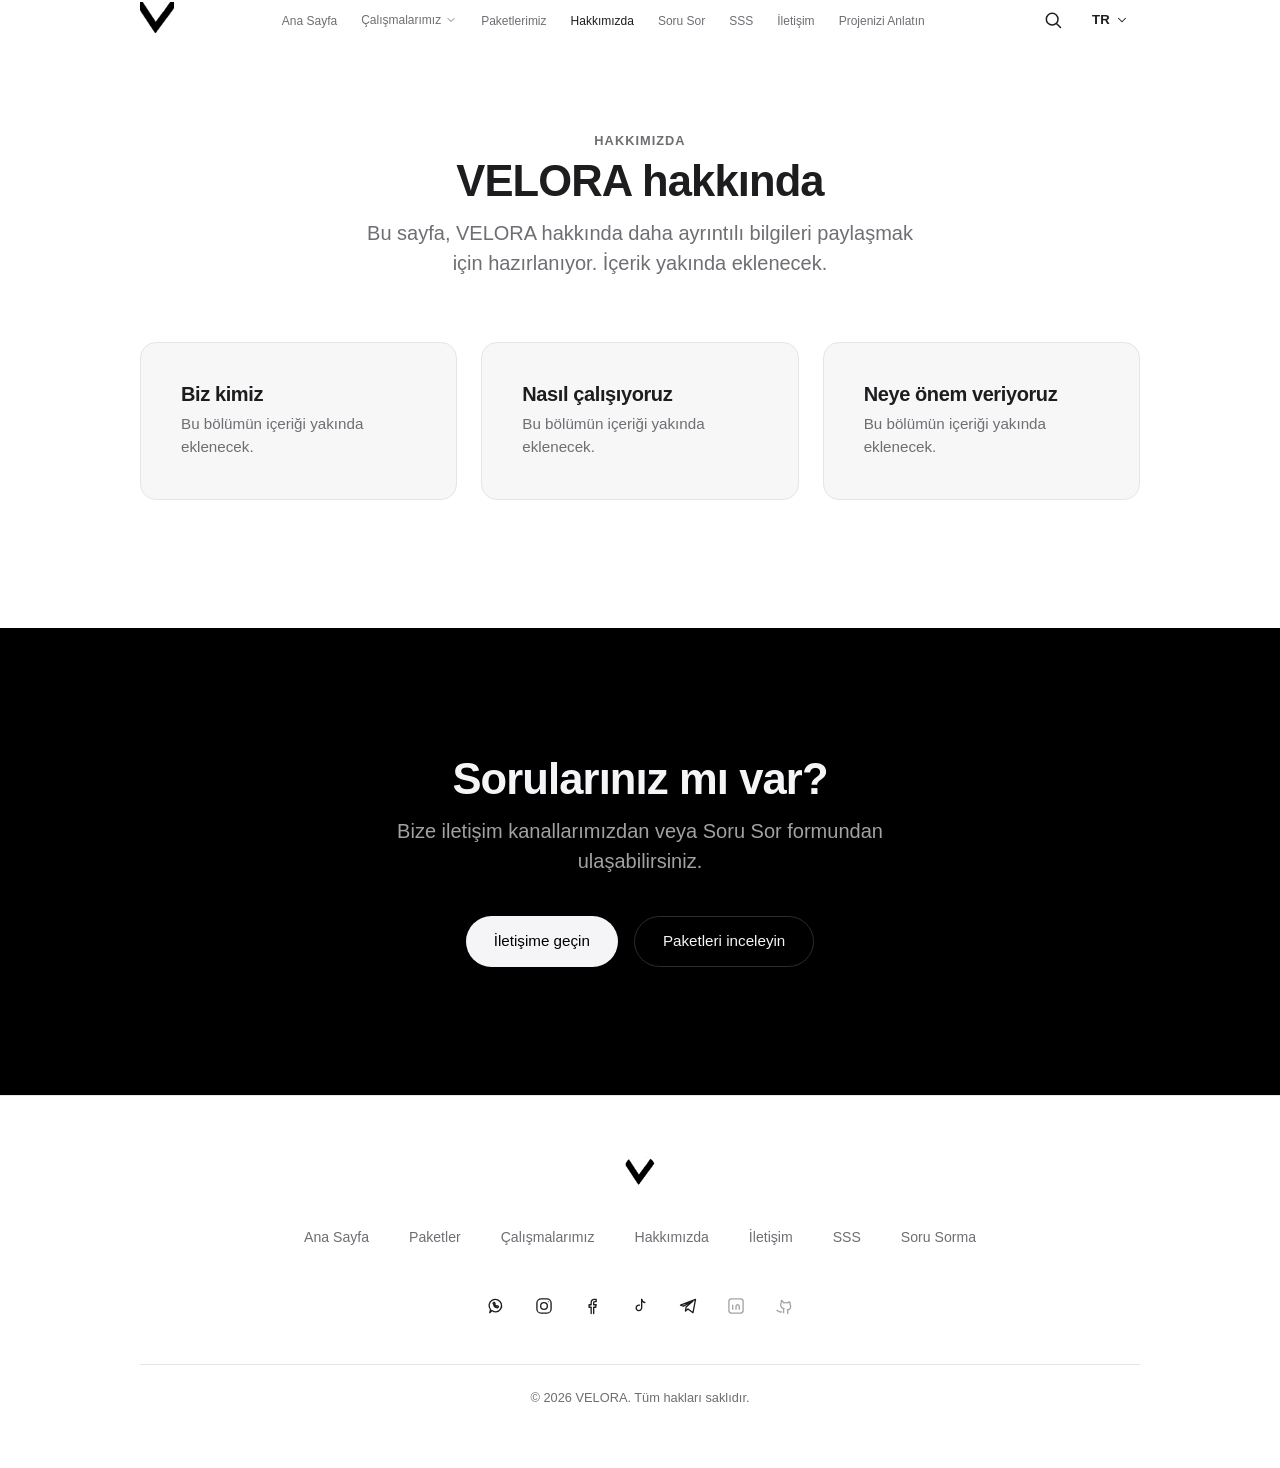
==== hakkimizda.html @ df631499 "VELORA Web and Digital Solutions v3.4" ====
<!DOCTYPE html>
<html lang="tr" data-i18n-meta-title="pages.about.metaTitle" data-i18n-meta-description="pages.about.metaDescription">
<head>
  <meta charset="UTF-8" />
  <meta name="viewport" content="width=device-width, initial-scale=1.0" />
  <title>VELORA — Hakkımızda</title>
  <meta name="description" content="VELORA hakkında daha fazla bilgi edinin." />
  <meta name="theme-color" content="#ffffff" />

  <link rel="icon" type="image/png" href="assets/Velora First logo.png" />

  <link rel="stylesheet" href="css/reset.css" />
  <link rel="stylesheet" href="css/variables.css" />
  <link rel="stylesheet" href="css/main.css" />
  <link rel="stylesheet" href="css/responsive.css" />
</head>
<body>

  <a class="visually-hidden" href="#main-content" data-i18n="skipLink">İçeriğe geç</a>

  <!-- Ortak header: index.html / calismalarimiz.html ile birebir aynı
       görünüm ve davranış (components/header.js). Ana sayfadaki bölümlere
       giden bağlantılar "index.html#..." ile öneklenmiştir; bulunulan
       sayfanın nav bağlantısı otomatik olarak aktif görünür. -->
  <header class="site-header">
    <div class="header-inner">
      <a class="brand" href="index.html#anasayfa" data-i18n-aria-label="header.brandAriaLabel" aria-label="VELORA ana sayfa">
        <img class="brand-logo" data-logo-img data-i18n-alt="misc.logoAlt" src="assets/Velora Second logo.png" alt="VELORA logosu" width="34" height="36" />
      </a>

      <nav class="main-nav" data-i18n-aria-label="header.mainNavAriaLabel" aria-label="Ana menü">
        <ul class="nav-links" id="nav-links">
          <li><a href="index.html#anasayfa" data-i18n="header.nav.home">Ana Sayfa</a></li>
          <!-- index.html ile birebir aynı dropdown yapısı; ilk seçenek ana
               sayfaya gidip ilgili bölüme iner, ikinci seçenek
               calismalarimiz.html'e bağlanır. -->
          <li class="nav-dropdown">
            <button type="button" class="nav-dropdown-trigger" aria-haspopup="true" aria-expanded="false" aria-controls="works-dropdown-menu"><span data-i18n="header.nav.works">Çalışmalarımız</span>
              <svg class="nav-dropdown-chevron" viewBox="0 0 24 24" fill="none" stroke="currentColor" stroke-width="1.8" stroke-linecap="round" stroke-linejoin="round"><path d="m6 9 6 6 6-6"/></svg>
            </button>
            <ul class="nav-dropdown-menu" id="works-dropdown-menu">
              <li><a href="index.html#calismalarimiz" data-i18n="header.worksDropdown.viewHomeSection">Çalışmalarımızı görün</a></li>
              <li><a href="calismalarimiz.html" data-i18n="header.worksDropdown.viewAll">Tüm çalışmalarımızı inceleyin</a></li>
            </ul>
          </li>
          <li><a href="index.html#paketler" data-i18n="header.nav.packages">Paketlerimiz</a></li>
          <li><a href="hakkimizda.html" data-i18n="header.nav.about">Hakkımızda</a></li>
          <li><a href="index.html#soru-sor" data-i18n="header.nav.ask">Soru Sor</a></li>
          <li><a href="index.html#sss" data-i18n="header.nav.faq">SSS</a></li>
          <li><a href="index.html#iletisim" data-i18n="header.nav.contact">İletişim</a></li>
          <li><a href="projenizi-anlatin.html" data-i18n="header.nav.projectBrief">Projenizi Anlatın</a></li>
        </ul>
      </nav>

      <div class="header-actions">
        <button class="icon-btn" id="search-trigger" type="button" data-i18n-aria-label="header.searchAriaLabel" aria-label="Sitede ara">
          <svg viewBox="0 0 24 24" fill="none" stroke="currentColor" stroke-width="1.8" stroke-linecap="round" stroke-linejoin="round"><circle cx="11" cy="11" r="7"/><path d="m21 21-4.3-4.3"/></svg>
        </button>
        <div class="lang-switch">
          <button class="lang-switch-trigger" type="button" aria-haspopup="listbox" aria-expanded="false" aria-label="Dil seçimi: Türkçe">
            <span class="lang-switch-code">TR</span>
            <svg class="lang-switch-chevron" viewBox="0 0 24 24" fill="none" stroke="currentColor" stroke-width="1.8" stroke-linecap="round" stroke-linejoin="round"><path d="m6 9 6 6 6-6"/></svg>
          </button>
          <ul class="lang-switch-menu" role="listbox">
            <li class="lang-switch-option is-selected" role="option" aria-selected="true" tabindex="0" data-lang="tr">Türkçe — TR</li>
            <li class="lang-switch-option" role="option" aria-selected="false" tabindex="0" data-lang="en">English — EN</li>
            <li class="lang-switch-option" role="option" aria-selected="false" tabindex="0" data-lang="de">Deutsch — DE</li>
            <li class="lang-switch-option" role="option" aria-selected="false" tabindex="0" data-lang="fr">Français — FR</li>
            <li class="lang-switch-option" role="option" aria-selected="false" tabindex="0" data-lang="it">Italiano — IT</li>
          </ul>
        </div>
        <button class="icon-btn menu-toggle" type="button" data-i18n-aria-label="header.menuToggleAriaLabel" aria-label="Menüyü aç/kapat" aria-expanded="false" aria-controls="nav-links">
          <svg class="icon-menu" viewBox="0 0 24 24" fill="none" stroke="currentColor" stroke-width="1.8" stroke-linecap="round">
            <line class="icon-line-1" x1="4" y1="7" x2="20" y2="7" />
            <line class="icon-line-2" x1="4" y1="12" x2="20" y2="12" />
            <line class="icon-line-3" x1="4" y1="17" x2="20" y2="17" />
          </svg>
        </button>
      </div>
    </div>
  </header>

  <main id="main-content">

    <section class="page-section" id="about-giris">
      <div class="container">
        <div class="section-header center">
          <span class="eyebrow" data-i18n="pages.about.eyebrow">Hakkımızda</span>
          <h1 class="page-title" data-i18n="pages.about.heading">VELORA hakkında</h1>
          <p class="lede" data-i18n="pages.about.lede">Bu sayfa, VELORA hakkında daha ayrıntılı bilgileri paylaşmak için hazırlanıyor. İçerik yakında eklenecek.</p>
        </div>

        <!-- Hakkımızda sayfası — şimdilik nötr bir içerik iskeleti.
             İÇERİK ALANLARI: her blok başlık + metinden oluşur. Gerçek içerik
             geldiğinde metinler data/i18n/*.js > pages.about altından (5 dilde)
             güncellenir; yeni blok eklemek için aşağıdaki <article> kopyalanıp
             yeni bir anahtar verilir. Şimdilik doğrulanmamış hiçbir bilgi
             (hikâye, deneyim, fiyat, süre vb.) eklenmedi. -->
        <div class="page-blocks">
          <article class="page-block" aria-labelledby="about-who">
            <h2 class="page-block-title" id="about-who" data-i18n="pages.about.sections.who">Biz kimiz</h2>
            <p data-i18n="pages.placeholder">Bu bölümün içeriği yakında eklenecek.</p>
          </article>
          <article class="page-block" aria-labelledby="about-approach">
            <h2 class="page-block-title" id="about-approach" data-i18n="pages.about.sections.approach">Nasıl çalışıyoruz</h2>
            <p data-i18n="pages.placeholder">Bu bölümün içeriği yakında eklenecek.</p>
          </article>
          <article class="page-block" aria-labelledby="about-values">
            <h2 class="page-block-title" id="about-values" data-i18n="pages.about.sections.values">Neye önem veriyoruz</h2>
            <p data-i18n="pages.placeholder">Bu bölümün içeriği yakında eklenecek.</p>
          </article>
        </div>
      </div>
    </section>

    <section class="section-invert page-cta" id="about-iletisim">
      <div class="container">
        <div class="section-header center">
          <h2 data-i18n="pages.about.ctaHeading">Sorularınız mı var?</h2>
          <p class="lede" data-i18n="pages.about.ctaLede">Bize iletişim kanallarımızdan veya Soru Sor formundan ulaşabilirsiniz.</p>
        </div>
        <div class="page-cta-actions">
          <a class="btn btn-primary" href="index.html#iletisim" data-i18n="pages.about.ctaContact">İletişime geçin</a>
          <a class="btn btn-secondary" href="index.html#paketler" data-i18n="pages.about.ctaPackages">Paketleri inceleyin</a>
        </div>
      </div>
    </section>

  </main>

  <footer class="site-footer">
    <div class="container">
      <div class="footer-inner">
        <a class="footer-brand" href="index.html#anasayfa" data-i18n-aria-label="header.brandAriaLabel" aria-label="VELORA ana sayfa">
          <img class="footer-logo" data-logo-img data-i18n-alt="misc.logoAlt" src="assets/Velora Second logo.png" alt="VELORA logosu" width="30" height="32" />
        </a>

        <nav class="footer-links" data-i18n-aria-label="footer.altMenuAriaLabel" aria-label="Alt menü">
          <a href="index.html#anasayfa" data-i18n="footer.links.home">Ana Sayfa</a>
          <a href="index.html#paketler" data-i18n="footer.links.packages">Paketler</a>
          <a href="calismalarimiz.html" data-i18n="footer.links.works">Çalışmalarımız</a>
          <a href="hakkimizda.html" data-i18n="footer.links.about">Hakkımızda</a>
          <a href="index.html#iletisim" data-i18n="footer.links.contact">İletişim</a>
          <a href="index.html#sss" data-i18n="footer.links.faq">SSS</a>
          <a href="index.html#soru-sor" data-i18n="footer.links.ask">Soru Sorma</a>
        </nav>

        <div class="footer-social" id="footer-social"></div>
      </div>

      <div class="footer-bottom">
        <span>&copy; <span id="current-year"></span> VELORA. <span data-i18n="footer.rightsReserved">Tüm hakları saklıdır.</span></span>
      </div>
    </div>
  </footer>

  <!-- Arama: index.html ile birebir aynı bileşen/markup (components/search.js) -->
  <div class="search-overlay" id="search-overlay">
    <div class="search-panel" role="dialog" aria-modal="true" data-i18n-aria-label="search.dialogAriaLabel" aria-label="Site içi arama">
      <div class="search-input-row">
        <svg viewBox="0 0 24 24" fill="none" stroke="currentColor" stroke-width="1.8" stroke-linecap="round" stroke-linejoin="round"><circle cx="11" cy="11" r="7"/><path d="m21 21-4.3-4.3"/></svg>
        <input type="text" id="search-input" data-i18n-placeholder="search.placeholder" placeholder="Paket veya soru arayın..." data-i18n-aria-label="search.inputAriaLabel" aria-label="Arama" />
        <button class="icon-btn" id="search-close" type="button" data-i18n-aria-label="search.closeAriaLabel" aria-label="Aramayı kapat">
          <svg viewBox="0 0 24 24" fill="none" stroke="currentColor" stroke-width="1.8" stroke-linecap="round"><path d="m5 5 14 14M19 5 5 19"/></svg>
        </button>
      </div>
      <p class="search-hint" data-i18n="search.hint">Paketler ve SSS içinde arama yapabilirsiniz.</p>
      <div class="search-results" id="search-results"></div>
    </div>
  </div>

  <script type="module" src="js/staticPage.js"></script>
</body>
</html>
---- css/variables.css ----
/* css/variables.css — renk, tipografi ve boşluk token'ları
   Tek, sabit palet (siyah / beyaz / gri) kullanılır — tema değiştirme yok. */

:root {
  /* Tipografi */
  --font-family: -apple-system, BlinkMacSystemFont, "SF Pro Display", "SF Pro Text",
    "Segoe UI", Roboto, Helvetica, Arial, sans-serif;

  /* Sabit palet (siyah / beyaz / gri) */
  --color-bg: #ffffff;
  --color-bg-elevated: #f7f7f8;
  --color-bg-muted: #f0f0f2;
  --color-text: #1d1d1f;
  --color-text-secondary: #6e6e73;
  --color-border: #e5e5e7;
  --color-accent: #1d1d1f;
  --color-accent-contrast: #ffffff;
  --color-focus: #0071e3; /* yalnızca erişilebilirlik odak halkası için kullanılır */

  --shadow-card: 0 1px 2px rgba(0, 0, 0, 0.04), 0 8px 24px rgba(0, 0, 0, 0.05);
  --shadow-elevated: 0 12px 40px rgba(0, 0, 0, 0.10);

  --logo-badge-bg: #000000;

  /* Boşluk ölçeği */
  --space-xs: 0.5rem;
  --space-sm: 1rem;
  --space-md: 1.5rem;
  --space-lg: 2.5rem;
  --space-xl: 4rem;
  --space-2xl: 6rem;
  --space-3xl: 8rem;

  --radius-sm: 10px;
  --radius-md: 16px;
  --radius-lg: 24px;

  --container-width: 1200px;

  --transition-fast: 160ms ease;
  --transition-base: 280ms cubic-bezier(0.22, 1, 0.36, 1);

  /* Desktop header yüksekliği (tam 40px). Tablet/mobilde
     css/responsive.css içindeki kırılım noktasında eski (72px)
     değere geri döndürülür — bkz. @media (max-width: 1024px). */
  --header-height: 40px;

  /* Desktop header hedef (maksimum) genişliği. Test edilen tüm
     ekran boyutları (1920px ve altı) bu değerin altında olduğu için
     görsel olarak header zaten tam genişlikte görünür; bu yalnızca
     çok geniş ekranlarda header içeriğinin ortalanmasını sağlar. */
  --header-width: 2116px;

  /* Soru Sor formundaki <select> alanları için özel ok ikonu.
     Mevcut lang-switch-chevron ile aynı çizgi ikonu, yalnızca
     bölüm ters çevrildiğinde (.section-invert) renk değiştirir. */
  --select-arrow: url("data:image/svg+xml,%3Csvg xmlns='http://www.w3.org/2000/svg' viewBox='0 0 24 24' fill='none' stroke='%231d1d1f' stroke-width='1.8' stroke-linecap='round' stroke-linejoin='round'%3E%3Cpath d='m6 9 6 6 6-6'/%3E%3C/svg%3E");
}

/* Bölüm arka plan ritmi: header her zaman beyaz olduğundan, hemen
   ardından gelen bölümlerden başlayarak siyah/beyaz sırası kurulur.
   .section-invert, ilgili <section> öğesine eklenir ve o bölümün
   (ve içindeki tüm bileşenlerin — kartlar, butonlar, ikonlar, formlar)
   renklerini eskiden [data-theme="dark"] için tanımlanmış aynı
   siyah/beyaz/gri paleti kullanarak tersine çevirir. Yeni bir renk
   paleti eklenmez; yalnızca mevcut koyu tondaki değerler yeniden
   kullanılır. */
.section-invert {
  --color-bg: #000000;
  --color-bg-elevated: #131316;
  --color-bg-muted: #1c1c1e;
  --color-text: #f5f5f7;
  --color-text-secondary: #a1a1a6;
  --color-border: #2c2c2e;
  --color-accent: #f5f5f7;
  --color-accent-contrast: #000000;

  --shadow-card: 0 1px 2px rgba(0, 0, 0, 0.4), 0 8px 24px rgba(0, 0, 0, 0.35);
  --shadow-elevated: 0 12px 40px rgba(0, 0, 0, 0.5);

  --select-arrow: url("data:image/svg+xml,%3Csvg xmlns='http://www.w3.org/2000/svg' viewBox='0 0 24 24' fill='none' stroke='%23f5f5f7' stroke-width='1.8' stroke-linecap='round' stroke-linejoin='round'%3E%3Cpath d='m6 9 6 6 6-6'/%3E%3C/svg%3E");
}
---- css/main.css ----
/* css/main.css — VELORA temel yerleşim ve bileşen stilleri */

body {
  font-family: var(--font-family);
  background-color: var(--color-bg);
  color: var(--color-text);
  transition: background-color var(--transition-base), color var(--transition-base);
}

.container {
  width: 100%;
  max-width: var(--container-width);
  margin-inline: auto;
  padding-inline: var(--space-lg);
}

section {
  padding-block: var(--space-3xl);
}

/* Bölüm arka plan ritmi (header her zaman beyaz; hemen ardından
   siyah/beyaz sırayla devam eder). Renk değerleri
   css/variables.css > .section-invert içinde tanımlanır; burada
   yalnızca bölümün kendi arka planı ve metin rengi bu token'lara
   bağlanır (aksi halde alt öğeler token'ı yeniden okumadığı için
   eski/açık renkte kalır). */
section.section-invert,
.site-footer.section-invert {
  background-color: var(--color-bg);
  color: var(--color-text);
}

.section-header {
  max-width: 640px;
  margin-bottom: var(--space-xl);
}

.section-header.center {
  margin-inline: auto;
  text-align: center;
}

.eyebrow {
  display: inline-block;
  font-size: 0.8rem;
  font-weight: 600;
  letter-spacing: 0.08em;
  text-transform: uppercase;
  color: var(--color-text-secondary);
  margin-bottom: var(--space-xs);
}

/* ---------- Oklu metin bağlantısı (.arrow-link) ----------
   Ana sayfadaki "Tüm çalışmalarımızı inceleyin" ve "Hakkımızda daha fazla
   bilgi edinin" bağlantılarının ortak görünümü:
   - eyebrow/ikincil metinden daha koyu ve kalın (var(--color-text), 600),
   - metnin sağında sağa bakan bir ok,
   - hover ve klavye odağında, YALNIZCA metin genişliğinde (oka uzanmayan)
     ve soldan sağa doğru oluşan bir alt çizgi.
   Alt çizgi .arrow-link-label'ın ::after'ıdır; bu yüzden genişliği metinle
   sınırlıdır. Hareket azaltma tercihinde (prefers-reduced-motion) çizgi
   animasyonsuz görünür, ok da kaymaz. */
.arrow-link {
  display: inline-flex;
  align-items: center;
  gap: 0.4rem;
  font-size: 0.95rem;
  font-weight: 600;
  line-height: 1.3;
  color: var(--color-text);
  border-radius: 4px;
}

.arrow-link-label {
  position: relative;
}

.arrow-link-label::after {
  content: "";
  position: absolute;
  left: 0;
  right: 0;
  bottom: -3px;
  height: 1.5px;
  background-color: currentColor;
  transform: scaleX(0);
  transform-origin: left center;
  transition: transform var(--transition-base);
}

.arrow-link:hover .arrow-link-label::after,
.arrow-link:focus-visible .arrow-link-label::after {
  transform: scaleX(1);
}

.arrow-link-icon {
  width: 1.05em;
  height: 1.05em;
  flex-shrink: 0;
  transition: transform var(--transition-fast);
}

.arrow-link:hover .arrow-link-icon,
.arrow-link:focus-visible .arrow-link-icon {
  transform: translateX(3px);
}

.arrow-link:focus-visible {
  outline: 2px solid var(--color-focus);
  outline-offset: 4px;
}

@media (prefers-reduced-motion: reduce) {
  .arrow-link-label::after,
  .arrow-link-icon {
    transition: none;
  }

  .arrow-link:hover .arrow-link-icon,
  .arrow-link:focus-visible .arrow-link-icon {
    transform: none;
  }
}

/* Ana sayfa Çalışmalarımız bölümü: bağlantı artık eyebrow'un yanında değil,
   bölüm başlığı ve açıklamasının altında, kendi satırında durur. */
.works-view-all-link {
  margin-top: var(--space-md);
}

h1, h2, h3, h4 {
  font-weight: 600;
  letter-spacing: -0.02em;
  line-height: 1.1;
}

h1 {
  /* Önceki değerin (clamp(2.75rem, 6vw, 5rem)) tam %5 küçültülmüş,
     ardından bir kez daha %2 küçültülmüş hali. */
  font-size: clamp(2.56025rem, 5.586vw, 4.655rem);
  font-weight: 700;
}

h2 {
  font-size: clamp(2rem, 3.4vw, 2.75rem);
}

h3 {
  font-size: 1.25rem;
}

p {
  color: var(--color-text-secondary);
}

.lede {
  font-size: clamp(1.05rem, 1.6vw, 1.25rem);
  color: var(--color-text-secondary);
  max-width: 560px;
}

/* Bölüm başlıklarında h2/h1 ile hemen altındaki açıklama (lede) arasında
   hiç boşluk yoktu; iki satırlı başlıklarda metin başlığa yapışık
   görünüyordu. Küçük, tutarlı bir aralık eklendi. */
.section-header h2 + .lede,
.section-header h1 + .lede {
  margin-top: 0.75rem;
}

/* ---------- Butonlar ---------- */

.btn {
  display: inline-flex;
  align-items: center;
  justify-content: center;
  gap: 0.5rem;
  padding: 0.85rem 1.75rem;
  border-radius: 999px;
  font-size: 0.95rem;
  font-weight: 500;
  white-space: nowrap;
  transition: transform var(--transition-fast), opacity var(--transition-fast),
    background-color var(--transition-fast), box-shadow var(--transition-fast);
}

.btn:active {
  transform: scale(0.97);
}

.btn-primary {
  background-color: var(--color-accent);
  color: var(--color-accent-contrast);
}

.btn-primary:hover {
  opacity: 0.85;
}

.btn-secondary {
  background-color: transparent;
  color: var(--color-text);
  border: 1px solid var(--color-border);
}

.btn-secondary:hover {
  background-color: var(--color-bg-elevated);
}

.btn-small {
  padding: 0.6rem 1.25rem;
  font-size: 0.85rem;
}

.btn-block {
  width: 100%;
}

/* ---------- Header ---------- */

/*
  Not: Bulanıklaştırma (backdrop-filter) header'ın kendisine değil, ayrı bir
  ::before katmanına uygulanır. Çünkü backdrop-filter/filter, kendi
  içerisindeki position:fixed alt öğeler (ör. mobil menü) için yeni bir
  "containing block" oluşturur ve mobil menünün tam ekran yüksekliğinde
  açılmasını bozar. Bu yüzden header'ın kendisi filter/transform içermez.
*/
.site-header {
  position: fixed;
  inset-block-start: 0;
  inset-inline: 0;
  z-index: 100;
  height: var(--header-height);
  /* Header sabit genişlikte (2116px) tutulur ve ortalanır; test edilen
     tüm ekran boyutları bunun altında olduğundan görsel olarak tam
     genişlikte kalır, yalnızca çok geniş ekranlarda etkisi olur. */
  max-width: var(--header-width);
  margin-inline: auto;
  display: flex;
  align-items: center;
}

.site-header::before {
  content: "";
  position: absolute;
  inset: 0;
  z-index: -1;
  /* Header her zaman tam opak (yarı saydam/bulanık değil) beyaz. */
  background-color: #ffffff;
  border-bottom: 1px solid transparent;
  transition: border-color var(--transition-base);
}

.site-header.is-scrolled::before {
  border-bottom-color: var(--color-border);
}

.header-inner {
  width: 100%;
  max-width: var(--container-width);
  margin-inline: auto;
  padding-inline: var(--space-lg);
  display: flex;
  align-items: center;
  justify-content: space-between;
  gap: var(--space-md);
}

.brand {
  display: flex;
  align-items: center;
  gap: 0.6rem;
}

/* Header logosu: yalnızca Velora Second logo.png kullanılır. Logonun
   kendisine border/çerçeve/gölge/efekt eklenmez; oranı bozulmadan
   yüksekliğe göre ölçeklenir. */
.brand-logo {
  display: block;
  height: var(--brand-logo-size, 36px);
  width: auto;
}

.main-nav {
  display: flex;
  align-items: center;
  gap: var(--space-lg);
}

.nav-links {
  display: flex;
  align-items: center;
  gap: var(--space-md);
}

.nav-links a {
  font-size: 12px;
  color: var(--color-text-secondary);
  padding: 0.4rem 0;
  position: relative;
  transition: color var(--transition-fast);
}

.nav-links a:hover,
.nav-links a.is-active {
  color: var(--color-text);
}

/* "Çalışmalarımız" dropdown'u — lang-switch ile aynı görsel/etkileşim
   dili (tetikleyici + aç/kapa menü), ancak menü öğeleri gerçek <a>
   bağlantılardır (listbox/option semantiği gerekmez; bu standart bir
   "disclosure/menü" düğmesi deseni). */
.nav-dropdown {
  position: relative;
}

.nav-dropdown-trigger {
  display: inline-flex;
  align-items: center;
  gap: 0.25rem;
  font-size: 12px;
  color: var(--color-text-secondary);
  padding: 0.4rem 0;
  transition: color var(--transition-fast);
}

.nav-dropdown-trigger:hover,
.nav-dropdown-trigger.is-active {
  color: var(--color-text);
}

.nav-dropdown-chevron {
  width: 12px;
  height: 12px;
  transition: transform var(--transition-fast);
}

.nav-dropdown.is-open .nav-dropdown-chevron {
  transform: rotate(180deg);
}

.nav-dropdown-menu {
  position: absolute;
  top: calc(100% + 8px);
  left: 0;
  min-width: 230px;
  background-color: var(--color-bg);
  border: 1px solid var(--color-border);
  border-radius: var(--radius-sm);
  box-shadow: var(--shadow-elevated);
  padding: 0.35rem;
  opacity: 0;
  transform: translateY(-6px);
  pointer-events: none;
  visibility: hidden;
  transition: opacity var(--transition-fast), transform var(--transition-fast),
    visibility var(--transition-fast);
  z-index: 10;
}

.nav-dropdown.is-open .nav-dropdown-menu {
  opacity: 1;
  transform: translateY(0);
  pointer-events: auto;
  visibility: visible;
}

.nav-dropdown-menu li a {
  display: block;
  padding: 0.6rem 0.7rem;
  border-radius: var(--radius-sm);
  font-size: 0.85rem;
  color: var(--color-text);
}

.nav-dropdown-menu li a:hover {
  background-color: var(--color-bg-elevated);
}

.header-actions {
  display: flex;
  align-items: center;
  gap: var(--space-xs);
}

.icon-btn {
  display: inline-flex;
  align-items: center;
  justify-content: center;
  width: 40px;
  height: 40px;
  border-radius: 50%;
  color: var(--color-text);
  transition: background-color var(--transition-fast);
}

.icon-btn:hover {
  background-color: var(--color-bg-elevated);
}

.icon-btn svg {
  width: 20px;
  height: 20px;
}

/* Footer'daki sosyal ikonlar için aynı pasif/inert durum (bkz.
   .contact-card.is-pending yorumu). */
.icon-btn.is-pending {
  cursor: not-allowed;
  opacity: 0.4;
}

.icon-btn.is-pending:hover {
  background-color: transparent;
}

/* Dil seçimi — şimdilik yalnızca "TR". Gerçek bir dil değiştirme
   sistemi değildir; ileride başka dillerin (ör. EN) eklenmesine uygun,
   sade bir dropdown yapısıdır. */
.lang-switch {
  position: relative;
}

.lang-switch-trigger {
  display: inline-flex;
  align-items: center;
  gap: 0.3rem;
  height: 40px;
  padding: 0 0.7rem;
  border-radius: 999px;
  font-size: 0.82rem;
  font-weight: 600;
  letter-spacing: 0.02em;
  color: var(--color-text);
  cursor: pointer;
  transition: background-color var(--transition-fast);
}

.lang-switch-trigger:hover {
  background-color: var(--color-bg-elevated);
}

.lang-switch-chevron {
  width: 14px;
  height: 14px;
  transition: transform var(--transition-fast);
}

.lang-switch.is-open .lang-switch-chevron {
  transform: rotate(180deg);
}

.lang-switch-menu {
  position: absolute;
  top: calc(100% + 8px);
  right: 0;
  min-width: 175px;
  background-color: var(--color-bg);
  border: 1px solid var(--color-border);
  border-radius: var(--radius-sm);
  box-shadow: var(--shadow-elevated);
  padding: 0.35rem;
  opacity: 0;
  transform: translateY(-6px);
  pointer-events: none;
  visibility: hidden;
  transition: opacity var(--transition-fast), transform var(--transition-fast),
    visibility var(--transition-fast);
}

.lang-switch.is-open .lang-switch-menu {
  opacity: 1;
  transform: translateY(0);
  pointer-events: auto;
  visibility: visible;
}

.lang-switch-option {
  padding: 0.5rem 0.7rem;
  border-radius: var(--radius-sm);
  font-size: 0.85rem;
  color: var(--color-text);
  cursor: pointer;
}

.lang-switch-option.is-selected {
  font-weight: 600;
  background-color: var(--color-bg-elevated);
}

.menu-toggle {
  display: none;
  /* Burger menü butonu her zaman düz beyaz zemine sahiptir; genel
     .icon-btn:hover grileşme efekti burada devre dışı bırakılır. */
  background-color: #ffffff;
}

.menu-toggle:hover {
  background-color: #ffffff;
}

/* ---------- Hero ---------- */

.hero {
  padding-block-start: calc(var(--header-height) + var(--space-3xl));
  padding-block-end: var(--space-2xl);
  text-align: center;
}

.hero-inner {
  max-width: 760px;
  margin-inline: auto;
  padding-inline: var(--space-lg);
  display: flex;
  flex-direction: column;
  align-items: center;
  gap: var(--space-md);
}

.hero h1 {
  margin: 0;
}

/* 3 CTA, desktop/tablette tek satırda yan yana durur. Sütunlar sabit
   bir genişlikte (--hero-btn-width) tutulur, böylece buton genişliği
   yazı uzunluğuna göre değişmez; hepsi eşit boyutta ve eşit
   yükseklikte görünür. Tüm butonlar aynı (.btn-secondary) arka plan
   stilini kullanır — hiçbiri diğerlerinden görsel olarak ayrışmaz.
   480px altında (bkz. css/responsive.css) tek sütuna (alt alta) döner. */
.hero-actions {
  --hero-btn-width: 130.85px;
  display: grid;
  grid-template-columns: repeat(3, var(--hero-btn-width));
  gap: var(--space-sm);
  margin-top: var(--space-sm);
  justify-content: center;
}

.hero-actions .btn {
  width: 100%;
  justify-self: stretch;
  height: 44.18px;
  padding: 11px 21px;
  font-size: 0.68rem;
  white-space: normal;
  text-align: center;
  line-height: 1.05;
}

/* ---------- Grid / Kartlar ---------- */

.grid {
  display: grid;
  gap: var(--space-md);
}

.delivery-note {
  display: inline-block;
  margin-top: var(--space-sm);
  font-size: 0.82rem;
  font-weight: 500;
  color: var(--color-text-secondary);
  background-color: var(--color-bg-elevated);
  border: 1px solid var(--color-border);
  border-radius: 999px;
  padding: 0.4rem 0.9rem;
}

/* Paket kartları grid'i: sütun sayısı slider tarafından
   --packages-per-view CSS değişkeni ile belirlenir. Kart sayısı 3'ten
   4'e çıkınca (bkz. data/packages.js) her kart daha dar kaldığı için
   boşluk (gap) burada genel .grid varsayılanından (var(--space-md),
   24px) biraz düşürüldü — kartlar yandan daha az "basık" görünsün diye. */
.packages-grid {
  grid-template-columns: repeat(var(--packages-per-view, 3), 1fr);
  align-items: stretch;
  gap: var(--space-sm);
}

.card {
  background-color: var(--color-bg-elevated);
  border: 1px solid var(--color-border);
  border-radius: var(--radius-md);
  padding: var(--space-lg);
  transition: transform var(--transition-base), box-shadow var(--transition-base);
}

.card:hover {
  transform: translateY(-4px);
  box-shadow: var(--shadow-card);
}

/* Paket kartları */

.package-card {
  display: flex;
  flex-direction: column;
  position: relative;
  background-color: var(--color-bg);
  /* Grid hücresi, içerideki (nowrap) CTA metninin doğal genişliğine
     göre büzülmeyi reddetmesin diye min-width sıfırlanır. Aksi halde
     en uzun CTA metnine sahip kart (ör. "Özel Proje") dar ekranlarda
     kendi hücresinden taşıp border'ı ekran/viewport dışına çıkarıyordu. */
  min-width: 0;
  /* .card'ın varsayılan iç boşluğu (var(--space-lg), 40px) 4 kartla
     birlikte dar kartları dikey olarak gereğinden fazla uzatıyordu;
     burada daha dengeli/kare bir orana yaklaşsın diye düşürüldü. */
  padding: var(--space-md);
}

.package-card .btn-block {
  white-space: normal;
}

/* Slider viewport'u overflow:hidden olduğu için kartların genel
   hover kalkma efekti (translateY) burada uygulanmaz: kart yukarı
   kayınca üst kenarı viewport tarafından kırpılıp bir "taşma/kayma"
   hissi veriyordu. Konum sabit kalsın, yalnızca gölge ile geri
   bildirim verilsin. */
.package-card:hover {
  transform: none;
  box-shadow: var(--shadow-card);
}

.package-card.is-highlighted:hover {
  box-shadow: var(--shadow-elevated);
}

.package-card.is-highlighted {
  /* Border rengi artık diğer paket kartlarıyla aynı (var(--color-border),
     .card kuralından miras alınır) — yalnızca gölge farkı korunur. */
  box-shadow: var(--shadow-elevated);
}

/* Kurumsal paket kartındaki "İletişime Geç" butonu her zaman siyah
   zemin + beyaz yazı olmalı. Not: Paketler bölümü .section-invert
   olduğundan, --color-accent/--color-accent-contrast burada normalde
   TERS çevrilir (bkz. css/variables.css) ve bu buton .btn-primary
   üzerinden otomatik olarak AÇIK zemin/KOYU yazıya dönerdi; bu kural
   bilinçli olarak sabit (section-invert bağlamından bağımsız) siyah/beyaz
   renkler kullanarak bunu geçersiz kılar. İnce beyaz kenarlık, buton
   bölümün siyah zeminine karışıp kaybolmasın diye eklendi. */
.package-card.is-highlighted .btn-primary {
  background-color: #000000;
  color: #ffffff;
  border: 1px solid #ffffff;
}

/* "Kendi projenizi anlatın / Fiyat alın" kartı: sabit fiyat/kapsamlı bir
   paket gibi görünmemesi için kesikli kenarlık + saydam zemin kullanılır
   (diğer paket kartlarının görünümüne dokunulmaz). Butonu da popup
   açmaz, doğrudan proje anlatım sayfasına (projenizi-anlatin.html) bağlanan
   gerçek bir <a> bağlantısıdır (bkz. components/packages.js > renderCard). */
.package-card-cta {
  border-style: dashed;
  background-color: transparent;
}

/* Bu kartta özellik listesi olmadığından (yukarıdaki yorum), diğer
   kartlardaki .package-features'ın sağladığı "flex-grow" boşluğu
   burada yoktur; buton grid'de eşit yüksekliğe gerilmiş kartın en
   altına yapışsın diye "margin-top:auto" ile aynı sonuç elde edilir. */
.package-card-cta .package-contact-trigger-link {
  margin-top: auto;
}

.package-badge {
  position: absolute;
  top: -13px;
  left: var(--space-md);
  background-color: var(--color-accent);
  color: var(--color-accent-contrast);
  font-size: 0.72rem;
  font-weight: 600;
  padding: 0.3rem 0.8rem;
  border-radius: 999px;
  letter-spacing: 0.02em;
}

.package-name {
  font-size: 1.1rem;
  margin-bottom: 0.5rem;
}

.package-description {
  font-size: 0.9rem;
  margin-bottom: var(--space-sm);
}

.package-features {
  display: flex;
  flex-direction: column;
  gap: 0.6rem;
  margin-bottom: var(--space-md);
  flex-grow: 1;
}

.package-features li {
  display: flex;
  align-items: flex-start;
  gap: 0.55rem;
  font-size: 0.9rem;
  color: var(--color-text);
}

.package-features svg {
  width: 16px;
  height: 16px;
  flex-shrink: 0;
  margin-top: 3px;
  color: var(--color-text-secondary);
}

/* ---------- Paket slider ---------- */

.packages-slider {
  display: flex;
  align-items: stretch;
  gap: var(--space-sm);
}

.packages-viewport {
  flex: 1;
  overflow: hidden;
}

.packages-track {
  display: flex;
  transition: transform var(--transition-base);
}

.slider-page {
  flex: 0 0 100%;
  min-width: 0;
}

.slider-arrow {
  flex-shrink: 0;
  align-self: center;
  width: 44px;
  height: 44px;
  border-radius: 50%;
  border: 1px solid var(--color-border);
  background-color: var(--color-bg-elevated);
  color: var(--color-text);
  display: flex;
  align-items: center;
  justify-content: center;
  transition: background-color var(--transition-fast), opacity var(--transition-fast);
}

.slider-arrow svg {
  width: 20px;
  height: 20px;
}

.slider-arrow:hover:not(:disabled) {
  background-color: var(--color-bg-muted);
}

.slider-arrow:disabled {
  opacity: 0.35;
  cursor: default;
}

/* Not: yalnızca masaüstünde (bkz. components/packages.js >
   updateControls() — has-single-page yalnızca tier==="desktop" iken
   eklenir; tablette oklar bilinçli olarak görsel/işlevsel etkin
   görünmeye devam eder, buna dokunulmadı) oklar tamamen kaldırılır.
   Önceden yalnızca "visibility:hidden" kullanılıyordu; bu, görünmez
   olsalar da genişliklerini (44px + aralarındaki boşluk) slider
   satırında rezerve etmeye devam ediyor, kart grid'ine ayrılan alanı
   gereksiz yere daraltıyordu. "display:none" ile bu alan tamamen
   kartlara geri kazandırılır. */
.packages-slider.has-single-page .slider-arrow {
  display: none;
}

.slider-dots {
  display: flex;
  justify-content: center;
  gap: 0.5rem;
  margin-top: var(--space-md);
}

.slider-dot {
  width: 8px;
  height: 8px;
  border-radius: 50%;
  background-color: var(--color-border);
  transition: background-color var(--transition-fast), transform var(--transition-fast);
}

.slider-dot.is-active {
  background-color: var(--color-accent);
  transform: scale(1.2);
}

.packages-slider.has-single-page + .slider-dots {
  display: none;
}

/* ---------- Çalışmalarımız (works) slider ---------- */

.works-slider {
  display: flex;
  align-items: stretch;
  gap: var(--space-sm);
}

.works-viewport {
  flex: 1;
  overflow: hidden;
}

.works-track {
  display: flex;
  transition: transform var(--transition-base);
}

.works-slide {
  flex: 0 0 calc(100% / var(--project-per-view, 3));
  min-width: 0;
  box-sizing: border-box;
  padding-inline: calc(var(--space-md) / 2);
}

.project-card {
  display: flex;
  flex-direction: column;
  height: 100%;
  color: var(--color-text);
}

/* Slider viewport'u overflow:hidden olduğu için genel .card:hover
   kalkma efekti burada da uygulanmaz (paket kartlarındaki aynı
   kırpılma sorununu önler); yalnızca gölge ile geri bildirim verilir. */
.project-card:hover {
  transform: none;
  box-shadow: var(--shadow-elevated);
}

.project-thumb {
  display: flex;
  align-items: center;
  justify-content: center;
  aspect-ratio: 16 / 10;
  border-radius: var(--radius-sm);
  background-color: var(--color-bg-muted);
  border: 1px solid var(--color-border);
  margin-bottom: var(--space-md);
  overflow: hidden;
}

.project-thumb img {
  width: 100%;
  height: 100%;
  object-fit: cover;
}

.project-thumb-icon {
  display: inline-flex;
  color: var(--color-text-secondary);
}

.project-thumb-icon svg {
  width: 34px;
  height: 34px;
}

.project-body {
  display: flex;
  flex-direction: column;
  gap: 0.2rem;
}

.project-name {
  font-size: 1.05rem;
  font-weight: 600;
  letter-spacing: -0.01em;
}

.project-category {
  font-size: 0.85rem;
  color: var(--color-text-secondary);
  margin-bottom: 0.6rem;
}

.project-link {
  font-size: 0.88rem;
  font-weight: 500;
  color: var(--color-text);
  display: inline-flex;
  align-items: center;
  gap: 0.3rem;
}

/* ---------- Hakkında ---------- */
/* Sitenin geri kalanı ürün/pazarlama odaklı, ortalanmış bölüm başlıklarıyla
   ilerlerken; Hakkında bilinçli olarak daha "editorial" bir ritim kullanır:
   sola hizalı, geniş bir okuma sütunu + üç köşe taşı + kapanış cümlesi.
   Yalnızca .about-* önekli sınıflar kullanılır; başka hiçbir bölümün
   seçicisiyle çakışma yoktur. */

#hakkinda {
  /* Header sabit (fixed) konumlu olduğundan, "Hakkında" nav/footer
     bağlantısıyla bu bölüme atlandığında (özellikle mobilde header
     72px'e çıktığı için) bölümün en üstü (VELORA etiketi) header'ın
     arkasında kalıyordu. scroll-margin-top, header yüksekliği +
     biraz nefes payı kadar üst boşluk bırakarak bunu düzeltir; normal
     kaydırmada (anchor kullanılmadan) hiçbir görsel etkisi yoktur. */
  scroll-margin-top: calc(var(--header-height) + var(--space-sm));
}

.about-container {
  display: flex;
  flex-direction: column;
}

.about-intro {
  max-width: 800px;
}

.about-headline {
  font-size: clamp(2.1rem, 4.1vw, 3.25rem);
  font-weight: 700;
  letter-spacing: -0.02em;
  line-height: 1.12;
  max-width: 780px;
  margin-bottom: var(--space-lg);
}

/* Hakkımızda: about-intro'nun altında hakkimizda.html'e giden bağlantı.
   Görünümü ortak .arrow-link'ten gelir; burada yalnızca konum boşluğu. */
.about-more-link {
  margin-top: var(--space-md);
}

/* ---------- SSS / Accordion ---------- */

.faq-list {
  max-width: 760px;
  margin-inline: auto;
  border-top: 1px solid var(--color-border);
}

.faq-item {
  border-bottom: 1px solid var(--color-border);
}

.faq-question {
  width: 100%;
  display: flex;
  align-items: center;
  justify-content: space-between;
  gap: var(--space-md);
  padding-block: 1.35rem;
  text-align: left;
  font-size: 1.02rem;
  font-weight: 500;
}

.faq-question .chevron {
  flex-shrink: 0;
  width: 18px;
  height: 18px;
  transition: transform var(--transition-base);
}

.faq-item.is-open .chevron {
  transform: rotate(180deg);
}

.faq-answer {
  overflow: hidden;
  max-height: 0;
  transition: max-height var(--transition-base);
}

.faq-answer p {
  padding-bottom: 1.35rem;
  font-size: 0.95rem;
  max-width: 640px;
}

/* ---------- Form (Soru Sor) ---------- */

.form-card {
  max-width: 620px;
  margin-inline: auto;
  background-color: var(--color-bg-elevated);
  border: 1px solid var(--color-border);
  border-radius: var(--radius-lg);
  padding: var(--space-xl);
}

.form-row {
  display: grid;
  grid-template-columns: 1fr 1fr;
  gap: var(--space-md);
}

.field {
  margin-bottom: var(--space-md);
  display: flex;
  flex-direction: column;
  gap: 0.4rem;
}

.field label {
  font-size: 0.85rem;
  font-weight: 500;
}

.field-optional {
  font-weight: 400;
  color: var(--color-text-secondary);
  font-size: 0.78rem;
}

.field input,
.field select,
.field textarea {
  background-color: var(--color-bg);
  border: 1px solid var(--color-border);
  border-radius: var(--radius-sm);
  padding: 0.75rem 1rem;
  font-size: 0.95rem;
  color: var(--color-text);
  font-family: inherit;
  transition: border-color var(--transition-fast), box-shadow var(--transition-fast);
}

/* Tekli satır alanları (Ad, Soyad, E-posta, Şirket/Marka, Önceki site
   bağlantısı, Bütçe ve İhtiyaç dropdown'ları) sabit bir yükseklik ile
   birebir aynı boyuta getirilir — tarayıcıların <select> öğesini
   <input>'tan farklı yükseklikte render etmesini önler. Genişlik zaten
   .field'in flex (stretch) davranışıyla eşit; burada yalnızca netlik
   için tekrar belirtilir. Textarea'lar bu kuralın dışındadır, mevcut
   boyutlarını (min-height / rows) korurlar. */
.field input,
.field select {
  width: 100%;
  height: 48px;
}

.field textarea {
  resize: vertical;
  min-height: 120px;
}

/* Opsiyonel "Diğer" serbest metin alanı için biraz daha kompakt yükseklik. */
.field textarea[rows] {
  min-height: 0;
}

.field select {
  appearance: none;
  -webkit-appearance: none;
  background-image: var(--select-arrow);
  background-repeat: no-repeat;
  background-position: right 1rem center;
  background-size: 16px;
  padding-right: 2.6rem;
  cursor: pointer;
}

.field input:focus,
.field select:focus,
.field textarea:focus {
  outline: none;
  border-color: var(--color-focus);
  box-shadow: 0 0 0 3px color-mix(in srgb, var(--color-focus) 20%, transparent);
}

.field.has-error input,
.field.has-error select,
.field.has-error textarea {
  border-color: #ff3b30;
}

/* "İhtiyacınız ve İstekleriniz" alanında "Diğer" seçilmediği sürece
   gizli kalan serbest metin alanı. */
.field.is-hidden {
  display: none;
}

.field-error {
  font-size: 0.78rem;
  color: #ff3b30;
  min-height: 1em;
}

.form-feedback {
  margin-top: var(--space-sm);
  padding: 0.9rem 1.1rem;
  border-radius: var(--radius-sm);
  font-size: 0.9rem;
  display: none;
}

.form-feedback.is-success {
  display: block;
  background-color: color-mix(in srgb, #34c759 18%, transparent);
  color: #1f7a34;
}

.section-invert .form-feedback.is-success {
  color: #7ee69a;
}

.form-feedback.is-error {
  display: block;
  background-color: color-mix(in srgb, #ff3b30 14%, transparent);
  color: #b3261e;
}

.section-invert .form-feedback.is-error {
  color: #ff8a80;
}

/* ---------- İletişim ---------- */

/* İletişim kartları: grid yerine flexbox + justify-content:center
   kullanılır. Böylece 7 kart desktop'ta 4 + 3 şeklinde dizilir ve son
   sıradaki 3 kart sola yaslanmak yerine ortalanır. */
.contact-grid {
  display: flex;
  flex-wrap: wrap;
  justify-content: center;
  gap: var(--space-md);
  max-width: 980px;
  margin-inline: auto;
}

.contact-card {
  flex: 0 1 calc((100% - 3 * var(--space-md)) / 4);
  min-width: 190px;
  display: flex;
  flex-direction: column;
  align-items: center;
  text-align: center;
  /* Kart zemini koyu gri; okunabilirlik için yazı rengi açık tona
     çevrildi. Zemin artık görünür olduğundan, kart gibi durması için
     mevcut kart dolgu/köşe değerleri (var(--space-lg)/var(--radius-md))
     yeniden kullanılarak biraz iç boşluk eklendi. */
  background-color: #2c2c2e;
  padding: var(--space-lg) var(--space-md);
  border-radius: var(--radius-md);
  color: #f5f5f7;
}

.contact-card:hover {
  text-decoration: none;
}

/* LinkedIn/GitHub gibi henüz gerçek bağlantısı girilmemiş kanallar:
   "#" gibi sahte bir hedefe sahip çalışmayan bir bağlantı yerine,
   href'siz bir <a role="link" aria-disabled="true"> olarak render edilir
   (bkz. components/contact.js, data/contact.js > socialProfileUrls) —
   tıklanamaz, tab sırasına girmez ve ekran okuyuculara devre dışı
   bağlantı olarak bildirilir. Burada yalnızca görsel olarak "pasif" bir
   görünüm (düşük opaklık + not-allowed imleci) eklenir; diğer kanalların
   görünümüne dokunulmaz. */
.contact-card.is-pending {
  cursor: not-allowed;
  opacity: 0.55;
}

.contact-card.is-pending:hover {
  transform: none;
  box-shadow: none;
}

/* İkon dairesi ve rengi, kartın koyulaşmasından önceki haliyle
   (beyaz daire + gri ikon) korunur; yalnızca kartın kendi zemini
   koyulaştı. */
.contact-card .icon-wrap {
  width: 44px;
  height: 44px;
  margin-inline: auto;
  border-radius: 50%;
  background-color: var(--color-bg);
  border: 1px solid var(--color-border);
  color: var(--color-text-secondary);
  display: flex;
  align-items: center;
  justify-content: center;
  margin-bottom: var(--space-sm);
  flex-shrink: 0;
}

.contact-card .icon-wrap svg {
  width: 20px;
  height: 20px;
}

.contact-card h3 {
  margin-bottom: 0.3rem;
}

.contact-card p {
  font-size: 0.92rem;
  word-break: break-word;
  /* Genel `p { color: var(--color-text-secondary) }` kuralı burada
     koyu kart zemininde okunmaz olurdu; açık gri ile değiştirildi. */
  color: #a1a1a6;
}

/* ---------- Footer ---------- */

.site-footer {
  /* Section-invert olmadığında arka plan varsayılan olarak transparan
     kalır (body'nin beyaz zeminiyle görsel olarak aynı sonucu verir),
     ancak burada açıkça beyaz olarak ayarlanır: hem niyeti netleştirir
     hem de footer'ın kendi arka planının her koşulda beyaz kalmasını
     garanti eder. */
  background-color: var(--color-bg);
  border-top: 1px solid var(--color-border);
  /* var(--space-xl) (4rem) yerine ~%5 azaltılmış, footer'a özel bir
     değer kullanılır; paylaşılan boşluk ölçeği (--space-xl) diğer
     bölümlerde değişmeden kalır. */
  padding-block: 3.8rem;
}

/* Footer, header ile görsel tutarlılık için ortalanmış/simetrik bir
   dikey yığın olarak kurulur: logo, ardından bağlantılar, ardından
   sosyal ikonlar — hepsi ortalanmış, aralarında dengeli boşluk var. */
.footer-inner {
  display: flex;
  flex-direction: column;
  align-items: center;
  justify-content: center;
  text-align: center;
  /* var(--space-lg) (2.5rem) yerine ~%5 azaltılmış, footer'a özel
     bir değer. */
  gap: 2.375rem;
}

.footer-brand {
  display: inline-flex;
  align-items: center;
  justify-content: center;
}

/* Footer logosu: header ile aynı PNG (Velora Second logo.png), yazı
   olmadan, oranı bozulmadan yalnızca yüksekliğe göre ölçeklenir. */
.footer-logo {
  display: block;
  height: var(--footer-logo-size, 32px);
  width: auto;
  /* Logo görseli kendi içinde opak beyaz bir zemine sahip; footer
     artık siyah olabildiğinden, keskin bir beyaz dikdörtgen yerine
     yumuşak bir "chip" görünmesi için köşeler yuvarlatılır. */
  border-radius: var(--radius-sm);
}

.footer-links {
  display: flex;
  flex-wrap: wrap;
  justify-content: center;
  align-items: center;
  row-gap: var(--space-sm);
  column-gap: var(--space-lg);
}

.footer-links a {
  font-size: 0.88rem;
  color: var(--color-text-secondary);
  transition: color var(--transition-fast);
}

.footer-links a:hover {
  color: var(--color-text);
}

.footer-social {
  display: flex;
  gap: var(--space-xs);
}

.footer-bottom {
  /* var(--space-lg)/var(--space-md) yerine ~%5 azaltılmış, footer'a
     özel değerler. */
  margin-top: 2.375rem;
  padding-top: 1.425rem;
  border-top: 1px solid var(--color-border);
  font-size: 0.8rem;
  color: var(--color-text-secondary);
  text-align: center;
}

/* ---------- Arama (Search) ---------- */

.search-overlay {
  position: fixed;
  inset: 0;
  z-index: 200;
  background-color: color-mix(in srgb, var(--color-bg) 55%, transparent);
  backdrop-filter: blur(6px);
  -webkit-backdrop-filter: blur(6px);
  display: flex;
  align-items: flex-start;
  justify-content: center;
  padding: 12vh var(--space-md) var(--space-md);
  opacity: 0;
  pointer-events: none;
  transition: opacity var(--transition-base);
}

.search-overlay.is-open {
  opacity: 1;
  pointer-events: auto;
}

.search-panel {
  width: 100%;
  max-width: 560px;
  background-color: var(--color-bg);
  border: 1px solid var(--color-border);
  border-radius: var(--radius-lg);
  box-shadow: var(--shadow-elevated);
  overflow: hidden;
  transform: translateY(-10px);
  transition: transform var(--transition-base);
}

.search-overlay.is-open .search-panel {
  transform: translateY(0);
}

.search-input-row {
  display: flex;
  align-items: center;
  gap: 0.6rem;
  padding: var(--space-sm) var(--space-md);
  border-bottom: 1px solid var(--color-border);
}

.search-input-row svg {
  width: 18px;
  height: 18px;
  color: var(--color-text-secondary);
  flex-shrink: 0;
}

.search-input-row input {
  flex: 1;
  background: none;
  border: none;
  font-size: 1rem;
  color: var(--color-text);
}

.search-input-row input:focus {
  outline: none;
}

.search-results {
  max-height: 50vh;
  overflow-y: auto;
  padding: 0.5rem;
}

.search-result {
  display: flex;
  flex-direction: column;
  gap: 0.15rem;
  padding: 0.7rem 0.8rem;
  border-radius: var(--radius-sm);
}

.search-result:hover,
.search-result:focus-visible {
  background-color: var(--color-bg-elevated);
}

.search-result .result-tag {
  font-size: 0.72rem;
  text-transform: uppercase;
  letter-spacing: 0.04em;
  color: var(--color-text-secondary);
}

.search-result .result-title {
  font-size: 0.95rem;
  font-weight: 500;
}

.search-result .result-snippet {
  font-size: 0.82rem;
  color: var(--color-text-secondary);
}

.search-empty {
  padding: var(--space-md);
  text-align: center;
  font-size: 0.9rem;
  color: var(--color-text-secondary);
}

.search-hint {
  padding: var(--space-md);
  text-align: center;
  font-size: 0.85rem;
  color: var(--color-text-secondary);
}

/* ---------- Paket İletişim Popup'ı ----------
   Arama popup'ıyla aynı görsel dil (fixed overlay + blur + ortalanmış
   panel); seçilen pakete göre başlık dinamik olarak güncellenir.
   İletişim kanalı butonları bu aşamada yalnızca görseldir, hiçbir
   bağlantıya yönlendirmezler. */

.package-modal-overlay {
  position: fixed;
  inset: 0;
  z-index: 210;
  background-color: color-mix(in srgb, var(--color-bg) 55%, transparent);
  backdrop-filter: blur(6px);
  -webkit-backdrop-filter: blur(6px);
  display: flex;
  align-items: center;
  justify-content: center;
  padding: var(--space-md);
  opacity: 0;
  pointer-events: none;
  transition: opacity var(--transition-base);
}

.package-modal-overlay.is-open {
  opacity: 1;
  pointer-events: auto;
}

.package-modal-panel {
  position: relative;
  width: 100%;
  max-width: 420px;
  background-color: var(--color-bg);
  border: 1px solid var(--color-border);
  border-radius: var(--radius-lg);
  box-shadow: var(--shadow-elevated);
  padding: var(--space-xl) var(--space-lg) var(--space-lg);
  text-align: center;
  transform: translateY(-10px);
  transition: transform var(--transition-base);
}

.package-modal-overlay.is-open .package-modal-panel {
  transform: translateY(0);
}

.package-modal-close {
  position: absolute;
  top: var(--space-sm);
  right: var(--space-sm);
}

.package-modal-title {
  font-size: 1.15rem;
  line-height: 1.4;
  max-width: 320px;
  margin-inline: auto;
  margin-bottom: var(--space-lg);
}

.package-modal-channels {
  display: flex;
  flex-wrap: wrap;
  justify-content: center;
  gap: 0.6rem;
}

.package-modal-channel {
  width: 56px;
  height: 56px;
  flex: 0 0 auto;
  display: flex;
  align-items: center;
  justify-content: center;
  border-radius: var(--radius-sm);
  background-color: var(--color-bg-elevated);
  border: 1px solid var(--color-border);
  color: var(--color-text);
  transition: background-color var(--transition-fast);
}

.package-modal-channel:hover {
  background-color: var(--color-bg-muted);
}

.package-modal-channel svg {
  width: 22px;
  height: 22px;
}

/* ---------- Çalışmalarımız Detay Sayfası (calismalarimiz.html) ---------- */
/* Ana sayfadaki "Çalışmalarımız" slider'ından (.works-slider vb.) ayrı bir
   bileşen seti: burada her proje için sağda görsel / solda 3'lü accordion
   içeren daha geniş bir detay bloğu var. Sitedeki renk/boşluk/kenar
   yuvarlaklığı token'ları (variables.css) ve SSS accordion'unun görsel
   dili (bkz. yukarıdaki "SSS / Accordion" bloğu) referans alınmıştır. */

.works-filter {
  max-width: 760px;
  margin: 0 auto var(--space-2xl);
  text-align: center;
}

.works-filter-heading {
  font-size: clamp(1.2rem, 1.6vw, 1.4rem);
  margin-bottom: var(--space-xs);
}

.works-filter-chips {
  display: flex;
  flex-wrap: wrap;
  justify-content: center;
  gap: 0.6rem;
  margin-top: var(--space-md);
}

/* Butonlar bilinçli olarak "disabled" — hiçbir seçim/filtreleme yapmazlar.
   Global "button { cursor: pointer }" kuralı burada yanıltıcı olacağından
   (tıklanabilirmiş gibi görünür) cursor açıkça ezilir. */
.works-filter-chip {
  padding: 0.6rem 1.25rem;
  border-radius: 999px;
  border: 1px solid var(--color-border);
  background-color: var(--color-bg-elevated);
  color: var(--color-text-secondary);
  font-size: 0.85rem;
  font-weight: 500;
  cursor: not-allowed;
  opacity: 0.55;
}

.works-filter-note {
  margin-top: var(--space-sm);
  font-size: 0.82rem;
  color: var(--color-text-secondary);
}

.work-detail-list {
  display: flex;
  flex-direction: column;
  gap: var(--space-3xl);
}

.work-detail {
  display: grid;
  grid-template-columns: 1fr 1fr;
  gap: var(--space-2xl);
  align-items: start;
  padding-top: var(--space-2xl);
  border-top: 1px solid var(--color-border);
  /* Ana sayfadaki proje kartları calismalarimiz.html#<id> ile doğrudan bu
     bloğa bağlanır; sabit header'ın içeriği kapatmaması için #hakkinda ile
     aynı scroll-margin-top tekniği kullanılır. */
  scroll-margin-top: calc(var(--header-height) + var(--space-sm));
}

.work-detail:first-child {
  padding-top: 0;
  border-top: none;
}

.work-detail-info {
  display: flex;
  flex-direction: column;
}

.work-detail-badge {
  display: inline-block;
  align-self: flex-start;
  font-size: 0.72rem;
  font-weight: 600;
  letter-spacing: 0.04em;
  text-transform: uppercase;
  color: var(--color-text-secondary);
  background-color: var(--color-bg-elevated);
  border: 1px solid var(--color-border);
  border-radius: 999px;
  padding: 0.3rem 0.8rem;
  margin-bottom: var(--space-sm);
}

.work-detail-category {
  font-size: 0.85rem;
  color: var(--color-text-secondary);
  margin-bottom: 0.3rem;
}

.work-detail-name {
  font-size: clamp(1.3rem, 1.8vw, 1.6rem);
  margin-bottom: var(--space-lg);
}

.work-detail-visual {
  display: flex;
  align-items: center;
  justify-content: center;
  aspect-ratio: 4 / 3;
  border-radius: var(--radius-md);
  background-color: var(--color-bg-muted);
  border: 1px solid var(--color-border);
  overflow: hidden;
}

.work-detail-visual img {
  width: 100%;
  height: 100%;
  object-fit: cover;
}

.work-detail-visual-icon {
  display: inline-flex;
  color: var(--color-text-secondary);
}

.work-detail-visual-icon svg {
  width: 56px;
  height: 56px;
}

/* Accordion: SSS ile aynı görsel/etkileşim dili, ayrı sınıflarla (bkz.
   components/worksDetail.js — her projenin 3 öğesi kendi içinde bağımsız
   bir grup olarak açılıp kapanır). */
.work-accordion {
  border-top: 1px solid var(--color-border);
}

.work-accordion-item {
  border-bottom: 1px solid var(--color-border);
}

.work-accordion-trigger {
  width: 100%;
  display: flex;
  align-items: center;
  justify-content: space-between;
  gap: var(--space-md);
  padding-block: 1.1rem;
  text-align: left;
  font-size: 0.95rem;
  font-weight: 500;
}

.work-accordion-trigger .chevron {
  flex-shrink: 0;
  width: 18px;
  height: 18px;
  transition: transform var(--transition-base);
}

.work-accordion-item.is-open .chevron {
  transform: rotate(180deg);
}

.work-accordion-panel {
  overflow: hidden;
  max-height: 0;
  transition: max-height var(--transition-base);
}

.work-accordion-panel-inner {
  padding-bottom: 1.1rem;
  font-size: 0.92rem;
}

.work-accordion-panel-inner p {
  font-size: 0.92rem;
}

.work-benefits {
  display: flex;
  flex-direction: column;
  gap: 0.5rem;
  margin-bottom: var(--space-sm);
}

.work-benefits li {
  display: flex;
  align-items: flex-start;
  gap: 0.55rem;
  font-size: 0.92rem;
  color: var(--color-text);
}

.work-benefits svg {
  width: 16px;
  height: 16px;
  flex-shrink: 0;
  margin-top: 3px;
  color: var(--color-text-secondary);
}

.work-tech-note {
  font-size: 0.85rem;
  font-style: italic;
}

/* ---------- Alt sayfalar (hakkimizda.html, projenizi-anlatin.html) ----------
   Sade içerik sayfaları: ortalanmış bölüm başlığı (sitedeki diğer bölüm
   başlıklarıyla aynı ölçü), altında başlık + metinden oluşan içerik
   blokları ve koyu (.section-invert) bir iletişim çağrısı bandı. Yalnızca
   mevcut token'lar (renk, boşluk, köşe) kullanılır. */

/* Sayfanın tek h1'i, görsel olarak sitedeki h2 bölüm başlıklarıyla aynı
   ölçüdedir (calismalarimiz.html ile tutarlı görünüm). */
.page-title {
  font-size: clamp(2rem, 3.4vw, 2.75rem);
  font-weight: 600;
}

.page-section .section-header .lede {
  margin-inline: auto;
}

.page-blocks {
  display: grid;
  grid-template-columns: repeat(3, minmax(0, 1fr));
  gap: var(--space-md);
}

/* Etkileşimsiz içerik bloğu: .card ile aynı yüzey/kenarlık/köşe, ancak
   tıklanabilir bir öğe gibi görünmesin diye hover efekti yoktur. */
.page-block {
  background-color: var(--color-bg-elevated);
  border: 1px solid var(--color-border);
  border-radius: var(--radius-md);
  padding: var(--space-lg);
}

.page-block-title {
  font-size: 1.25rem;
  margin-bottom: var(--space-xs);
}

.page-block p {
  font-size: 0.95rem;
}

.page-cta .section-header {
  margin-bottom: var(--space-lg);
}

.page-cta .section-header .lede {
  margin-inline: auto;
}

.page-cta-actions {
  display: flex;
  flex-wrap: wrap;
  justify-content: center;
  gap: var(--space-sm);
}

/* ---------- Yardımcı sınıflar ---------- */

.text-center {
  text-align: center;
}

.visually-hidden {
  position: absolute;
  width: 1px;
  height: 1px;
  overflow: hidden;
  clip: rect(0 0 0 0);
  white-space: nowrap;
}

/* "İçeriğe geç" (skip link) klavyeyle odaklandığında görünür olur;
   aksi halde odak görünmez bir öğede kalıyordu. Yalnızca bağlantılar
   için geçerlidir; görsel olarak gizli başlıklar/ipuçları etkilenmez. */
a.visually-hidden:focus-visible {
  position: fixed;
  top: var(--space-xs);
  left: var(--space-xs);
  z-index: 200;
  width: auto;
  height: auto;
  overflow: visible;
  clip: auto;
  padding: 0.6rem 1rem;
  border-radius: var(--radius-sm);
  background-color: var(--color-accent);
  color: var(--color-accent-contrast);
  font-size: 0.9rem;
  font-weight: 600;
  outline: 2px solid var(--color-focus);
  outline-offset: 2px;
}

/* Not: scroll ile tetiklenen fade-in/reveal giriş animasyonu
   (eski [data-animate] / .is-visible mekanizması) kullanıcı isteği
   üzerine tamamen kaldırıldı. İçerikler artık sayfa yüklenir
   yüklenmez, kaydırma beklemeden normal şekilde görünür durumda. */
---- css/responsive.css ----
/* css/responsive.css — kırılım noktaları
   Referans genişlikler: 1920, 1440, 1366, 1024, 768, 480, 375 */

/* Laptop / küçük masaüstü (<=1366px) */
@media (max-width: 1366px) {
  :root {
    --container-width: 1080px;
  }
}

/* Tablet (<=1024px) */
@media (max-width: 1024px) {
  /* 43.99px yalnızca masaüstü içindir; tablet/mobilde mevcut
     (eski) header yüksekliği korunur. */
  :root {
    --header-height: 72px;
  }

  /* İletişim kartları: 2 sütun (son sırada tek kart varsa ortalanır) */
  .contact-card {
    flex: 0 1 calc((100% - var(--space-md)) / 2);
  }

  section {
    padding-block: var(--space-2xl);
  }

  /* Alt sayfaların (calismalarimiz.html, hakkimizda.html,
     projenizi-anlatin.html) ilk bölümü: sabit header burada 72px'e
     çıktığından, mobilde bölümün üst boşluğu (64px) header'dan kısa
     kalıyor ve eyebrow başlığı header'ın altına ~5px giriyordu. Üst boşluk
     header yüksekliği + nefes payı olarak hesaplanır. Ana sayfa hero'su
     kendi dolgusunu kullandığından etkilenmez. */
  main > section:first-child:not(.hero) {
    padding-block-start: calc(var(--header-height) + var(--space-lg));
  }
}

/* Yalnızca tablet (481–1024px): 4 paket kartı tek satıra sığmayınca her kart
   ~130–190px'e kadar daralıyor, metinler kelime kelime alt alta düşüyor ve
   "İletişime Geç" butonları iki satıra kırılıyordu. Tüm paketler yine aynı
   anda ve tek sayfada görünür (components/packages.js'teki tablet davranışı
   değişmez); yalnızca ızgara 2×2 düzenine geçer. Masaüstü ve mobil
   etkilenmez. */
@media (min-width: 481px) and (max-width: 1024px) {
  .packages-grid {
    grid-template-columns: repeat(2, minmax(0, 1fr));
  }
}

/* Dar tablet / büyük telefon (481–640px): iki sütun bile ~130–190px'e
   düştüğü için kartlar tek sütunda alt alta gösterilir (yine tümü aynı
   anda görünür). */
@media (min-width: 481px) and (max-width: 640px) {
  .packages-grid {
    grid-template-columns: minmax(0, 1fr);
  }
}

/* Mobil menü kırılımı (<=860px) */
@media (max-width: 860px) {
  .nav-links {
    position: fixed;
    inset-inline: 0;
    top: var(--header-height);
    bottom: 0;
    flex-direction: column;
    align-items: stretch;
    gap: 0;
    background-color: var(--color-bg);
    padding: var(--space-md) var(--space-lg);
    transform: translateY(-8px);
    opacity: 0;
    pointer-events: none;
    visibility: hidden;
    transition: opacity var(--transition-base), transform var(--transition-base),
      visibility var(--transition-base);
    overflow-y: auto;
  }

  .nav-links.is-open {
    opacity: 1;
    transform: translateY(0);
    pointer-events: auto;
    visibility: visible;
  }

  .nav-links a {
    display: block;
    width: 100%;
    padding: 1rem 0;
    border-bottom: 1px solid var(--color-border);
    font-size: 1.05rem;
    line-height: 1.2;
  }

  .menu-toggle {
    display: inline-flex;
  }

  /* Not: hamburger ikonu artık mobilde açıkken çarpıya (X) dönüşmüyor;
     ikon her zaman aynı üç çizgi halinde kalır. components/header.js
     içindeki .icon-menu "is-open" sınıf ekleme/kaldırma mantığına
     dokunulmadı (menünün açılıp kapanma davranışı aynı), yalnızca bu
     sınıfa bağlı görsel dönüşüm kaldırıldı. */

  /* "Çalışmalarımız" dropdown'u mobilde: masaüstündeki gibi kayan/taşan
     bir panel yerine, dikey menünün içinde yer açan basit bir akordeon
     (position:static + max-height geçişi). Tetikleyici, diğer üst
     seviye nav bağlantılarıyla aynı tam genişlik/alt çizgili satır
     görünümünü alır (bu, <button> olduğundan .nav-links a seçicisinden
     miras alınmaz, burada açıkça eşlenir). */
  .nav-dropdown-trigger {
    width: 100%;
    display: flex;
    align-items: center;
    justify-content: space-between;
    padding: 1rem 0;
    border-bottom: 1px solid var(--color-border);
    font-size: 1.05rem;
  }

  .nav-dropdown-menu {
    position: static;
    min-width: 0;
    max-height: 0;
    opacity: 1;
    visibility: visible;
    pointer-events: auto;
    transform: none;
    padding: 0;
    border: none;
    box-shadow: none;
    background-color: transparent;
    overflow: hidden;
    transition: max-height var(--transition-base);
  }

  .nav-dropdown.is-open .nav-dropdown-menu {
    max-height: 160px;
  }

  .nav-dropdown-menu li a {
    padding-left: var(--space-md);
    font-size: 0.98rem;
  }
}

/* Tablet dikey / büyük telefon (<=768px) */
@media (max-width: 768px) {
  .form-row {
    grid-template-columns: 1fr;
  }

  .hero {
    padding-block-start: calc(var(--header-height) + var(--space-2xl));
  }

  .form-card {
    padding: var(--space-lg);
  }

  /* Çalışmalarımız detay sayfası: masaüstündeki 2 sütunlu (bilgi solda /
     görsel sağda) yerleşim tek sütuna düşer, taşma veya yatay kaydırma
     oluşmaz. DOM sırası erişilebilirlik için her zaman bilgi->görsel
     olduğundan (ekran okuyucular önce metni duyar); mobilde ise sitedeki
     diğer proje kartlarıyla (görsel üstte) tutarlı olması için görsel,
     yalnızca GÖRSEL OLARAK "order" ile bilginin üstüne alınır. */
  .work-detail {
    grid-template-columns: 1fr;
  }

  .work-detail-visual {
    order: -1;
    aspect-ratio: 16 / 10;
  }

  /* Alt sayfa içerik blokları: tek sütun. */
  .page-blocks {
    grid-template-columns: 1fr;
  }
}

/* Mobil (<=480px) */
@media (max-width: 480px) {
  .container,
  .header-inner {
    padding-inline: var(--space-md);
  }

  section {
    padding-block: var(--space-xl);
  }

  /* 480px ve altında tek sütun: 3 buton alt alta, hepsi eşit (tam)
     genişlikte, aralarında dengeli boşlukla. */
  .hero-actions {
    grid-template-columns: 1fr;
    gap: 0.65rem;
  }

  .hero-actions .btn {
    /* 480px altında tek sütuna geçildiğinde, masaüstü/tablet'teki
       sabit kompakt yükseklik (44.18px) yerine mevcut mobil davranış
       (otomatik yükseklik) korunur. */
    width: 100%;
    height: auto;
    padding: 0.75rem 1.25rem;
    font-size: 0.88rem;
    white-space: nowrap;
  }

  .card,
  .page-block {
    padding: var(--space-md);
  }

  /* Alt sayfa çağrı butonları: dar ekranda alt alta, tam genişlikte. */
  .page-cta-actions {
    flex-direction: column;
    align-items: stretch;
  }

  .brand-logo {
    --brand-logo-size: 30px;
  }

  .footer-logo {
    --footer-logo-size: 28px;
  }

  .hero-inner {
    padding-inline: var(--space-md);
  }

  .search-overlay {
    padding-top: 8vh;
  }

  /* İletişim kartları: mobilde tek sütun */
  .contact-card {
    flex: 1 1 100%;
    max-width: 320px;
  }

  .packages-slider,
  .works-slider {
    gap: var(--space-xs);
  }

  .works-slide {
    padding-inline: calc(var(--space-sm) / 2);
  }

  .slider-arrow {
    width: 36px;
    height: 36px;
  }

  .slider-arrow svg {
    width: 16px;
    height: 16px;
  }

  .work-detail-list {
    gap: var(--space-2xl);
  }

  .works-filter-chips {
    gap: 0.5rem;
  }

  .works-filter-chip {
    padding: 0.5rem 1rem;
    font-size: 0.8rem;
  }
}

/* Küçük mobil (<=375px) */
@media (max-width: 375px) {
  /* Önceki değerin (2.35rem) tam %5, ardından bir kez daha %2
     küçültülmüş hali. */
  h1 {
    font-size: 2.18785rem;
  }

  .form-card {
    padding: var(--space-md);
  }
}
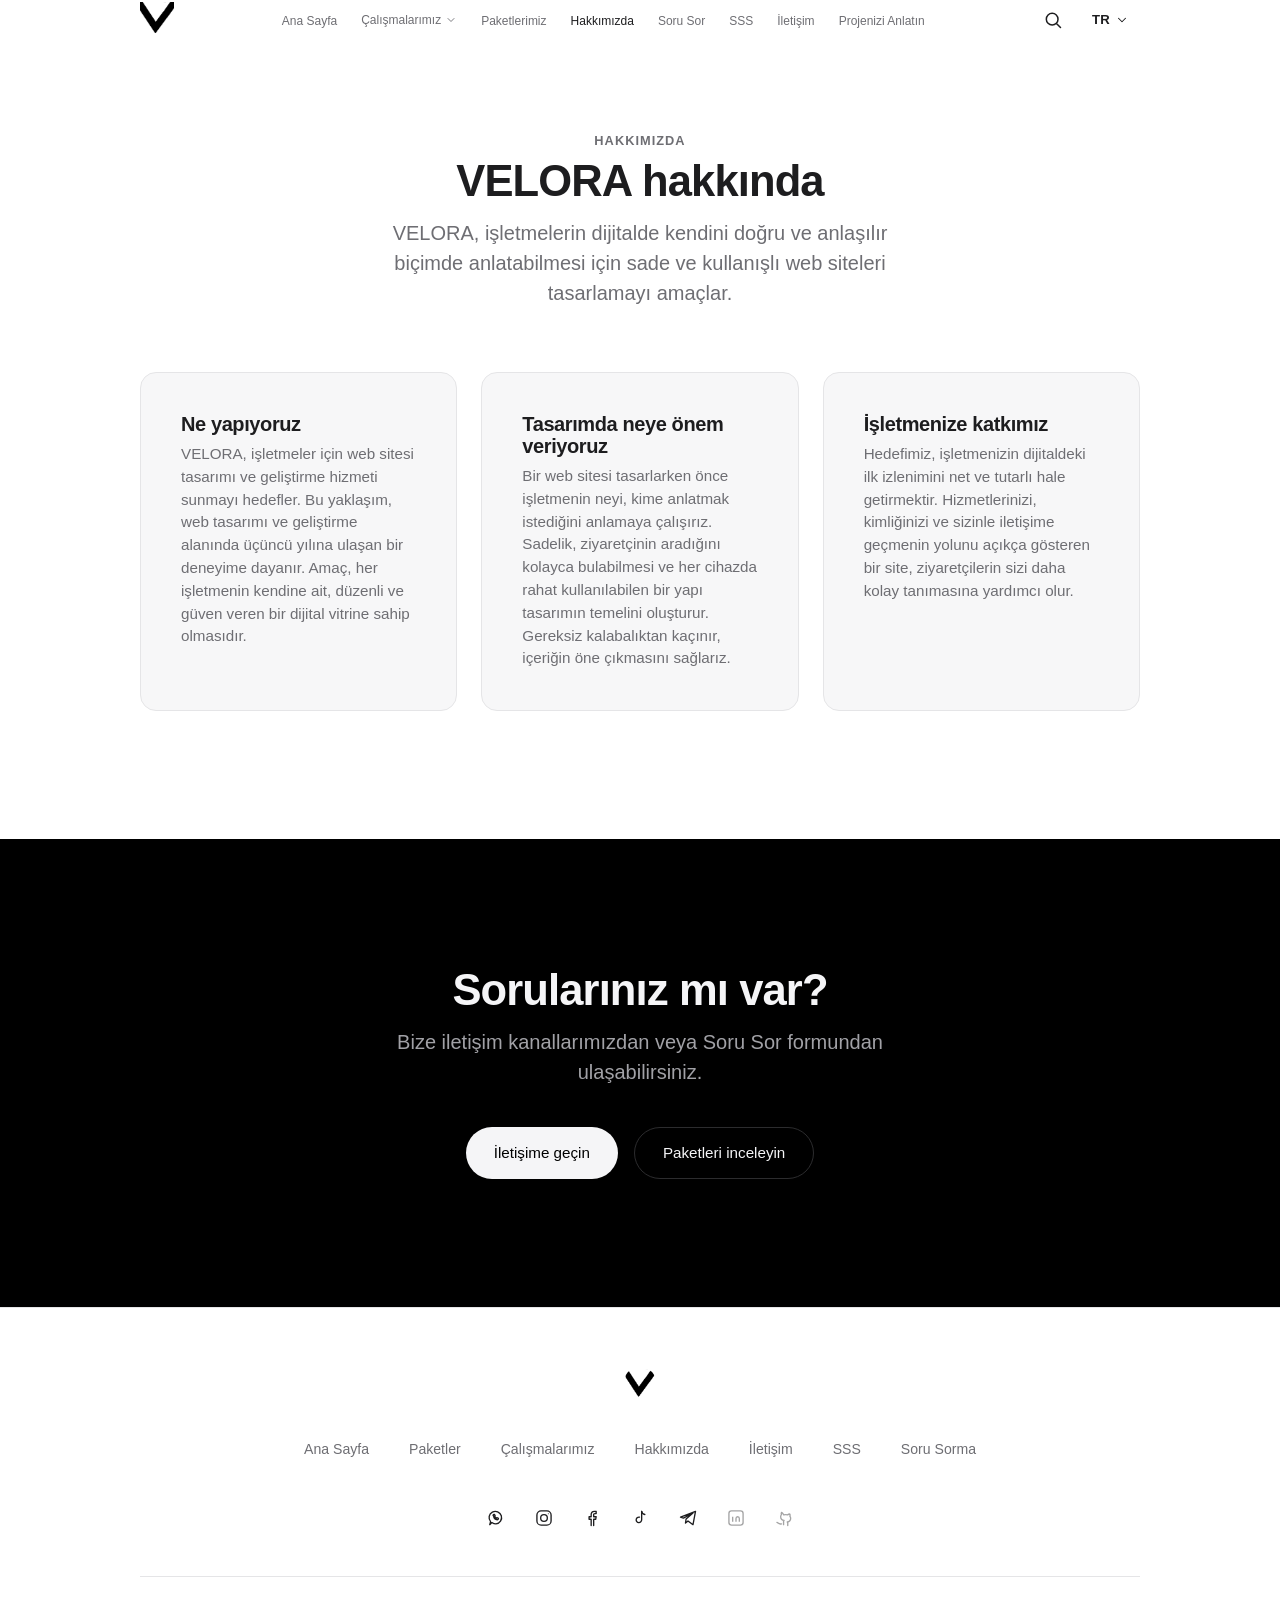
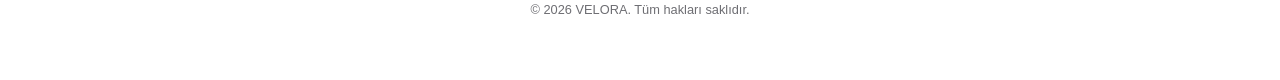
==== commit 6e0daefd: "VELORA Web and Digital Solutions v3.5" ====
--- a/hakkimizda.html
+++ b/hakkimizda.html
@@ -87,27 +87,28 @@
         <div class="section-header center">
           <span class="eyebrow" data-i18n="pages.about.eyebrow">Hakkımızda</span>
           <h1 class="page-title" data-i18n="pages.about.heading">VELORA hakkında</h1>
-          <p class="lede" data-i18n="pages.about.lede">Bu sayfa, VELORA hakkında daha ayrıntılı bilgileri paylaşmak için hazırlanıyor. İçerik yakında eklenecek.</p>
+          <p class="lede" data-i18n="pages.about.lede">VELORA, işletmelerin dijitalde kendini doğru ve anlaşılır biçimde anlatabilmesi için sade ve kullanışlı web siteleri tasarlamayı amaçlar.</p>
         </div>
 
-        <!-- Hakkımızda sayfası — şimdilik nötr bir içerik iskeleti.
-             İÇERİK ALANLARI: her blok başlık + metinden oluşur. Gerçek içerik
-             geldiğinde metinler data/i18n/*.js > pages.about altından (5 dilde)
-             güncellenir; yeni blok eklemek için aşağıdaki <article> kopyalanıp
-             yeni bir anahtar verilir. Şimdilik doğrulanmamış hiçbir bilgi
-             (hikâye, deneyim, fiyat, süre vb.) eklenmedi. -->
+        <!-- Hakkımızda içeriği. Her blok başlık + metinden oluşur; metinler
+             data/i18n/*.js > pages.about (sections / bodies) altından 5 dilde
+             gelir. Yalnızca kullanıcının doğruladığı bilgiler kullanıldı
+             (web sitesi tasarımı ve geliştirme hizmeti hedefi, alandaki
+             üçüncü yıl, sadelik / kullanılabilirlik / işletmenin kendini doğru
+             anlatması). Kuruluş tarihi, müşteri/proje sayısı, ekip, konum,
+             fiyat, süre veya garanti edilmiş sonuç EKLENMEDİ. -->
         <div class="page-blocks">
           <article class="page-block" aria-labelledby="about-who">
-            <h2 class="page-block-title" id="about-who" data-i18n="pages.about.sections.who">Biz kimiz</h2>
-            <p data-i18n="pages.placeholder">Bu bölümün içeriği yakında eklenecek.</p>
+            <h2 class="page-block-title" id="about-who" data-i18n="pages.about.sections.who">Ne yapıyoruz</h2>
+            <p data-i18n="pages.about.bodies.who">VELORA, işletmeler için web sitesi tasarımı ve geliştirme hizmeti sunmayı hedefler. Bu yaklaşım, web tasarımı ve geliştirme alanında üçüncü yılına ulaşan bir deneyime dayanır. Amaç, her işletmenin kendine ait, düzenli ve güven veren bir dijital vitrine sahip olmasıdır.</p>
           </article>
           <article class="page-block" aria-labelledby="about-approach">
-            <h2 class="page-block-title" id="about-approach" data-i18n="pages.about.sections.approach">Nasıl çalışıyoruz</h2>
-            <p data-i18n="pages.placeholder">Bu bölümün içeriği yakında eklenecek.</p>
+            <h2 class="page-block-title" id="about-approach" data-i18n="pages.about.sections.approach">Tasarımda neye önem veriyoruz</h2>
+            <p data-i18n="pages.about.bodies.approach">Bir web sitesi tasarlarken önce işletmenin neyi, kime anlatmak istediğini anlamaya çalışırız. Sadelik, ziyaretçinin aradığını kolayca bulabilmesi ve her cihazda rahat kullanılabilen bir yapı tasarımın temelini oluşturur. Gereksiz kalabalıktan kaçınır, içeriğin öne çıkmasını sağlarız.</p>
           </article>
           <article class="page-block" aria-labelledby="about-values">
-            <h2 class="page-block-title" id="about-values" data-i18n="pages.about.sections.values">Neye önem veriyoruz</h2>
-            <p data-i18n="pages.placeholder">Bu bölümün içeriği yakında eklenecek.</p>
+            <h2 class="page-block-title" id="about-values" data-i18n="pages.about.sections.values">İşletmenize katkımız</h2>
+            <p data-i18n="pages.about.bodies.values">Hedefimiz, işletmenizin dijitaldeki ilk izlenimini net ve tutarlı hale getirmektir. Hizmetlerinizi, kimliğinizi ve sizinle iletişime geçmenin yolunu açıkça gösteren bir site, ziyaretçilerin sizi daha kolay tanımasına yardımcı olur.</p>
           </article>
         </div>
       </div>
--- a/css/main.css
+++ b/css/main.css
@@ -1754,6 +1754,207 @@
   flex-wrap: wrap;
   justify-content: center;
   gap: var(--space-sm);
+}
+
+/* ---------- Projenizi Anlatın formu (projenizi-anlatin.html) ----------
+   Ana sayfadaki "Soru Sor" formunun bileşenlerini (.form-card / .form-row /
+   .field) aynen kullanır; burada yalnızca bu forma özgü ekler var. */
+
+.brief-form {
+  /* Alan sayısı Soru Sor formundan fazla olduğundan bir miktar daha geniş. */
+  max-width: 720px;
+}
+
+.form-required-note {
+  font-size: 0.82rem;
+  margin-bottom: var(--space-md);
+}
+
+.field-required {
+  color: var(--color-text);
+  font-weight: 600;
+  margin-left: 0.1rem;
+}
+
+/* Seçim alanı + hemen altında açılan "Diğer" metin alanı bir sütunda. */
+.field-group {
+  display: flex;
+  flex-direction: column;
+  min-width: 0;
+}
+
+.field textarea.textarea-large {
+  min-height: 180px;
+}
+
+.field-help {
+  font-size: 0.8rem;
+  line-height: 1.45;
+}
+
+.field-help-pending {
+  color: var(--color-text);
+}
+
+/* Dosya seçici: yerel <input type="file"> korunur (klavye ve ekran okuyucu
+   desteği için odaklanabilir kalır) ama görsel olarak gizlenir; yerine
+   sitenin diline çevrilen bir düğme (label) ve durum metni gösterilir. */
+.file-picker {
+  position: relative;
+  display: flex;
+  align-items: center;
+  flex-wrap: wrap;
+  gap: 0.5rem 0.9rem;
+  padding: 0.6rem;
+  border: 1px solid var(--color-border);
+  border-radius: var(--radius-sm);
+  background-color: var(--color-bg);
+}
+
+.field .file-picker-input {
+  position: absolute;
+  width: 1px;
+  height: 1px;
+  padding: 0;
+  margin: 0;
+  overflow: hidden;
+  clip: rect(0 0 0 0);
+  white-space: nowrap;
+  border: 0;
+}
+
+.field .file-picker-button {
+  display: inline-flex;
+  align-items: center;
+  padding: 0.5rem 1rem;
+  border: 1px solid var(--color-border);
+  border-radius: 999px;
+  background-color: var(--color-bg-elevated);
+  color: var(--color-text);
+  font-size: 0.88rem;
+  font-weight: 500;
+  cursor: pointer;
+  transition: background-color var(--transition-fast);
+}
+
+.field .file-picker-button:hover {
+  background-color: var(--color-bg-muted);
+}
+
+.field .file-picker-input:focus-visible + .file-picker-button {
+  outline: 2px solid var(--color-focus);
+  outline-offset: 2px;
+}
+
+.file-picker-status {
+  font-size: 0.85rem;
+  color: var(--color-text-secondary);
+}
+
+.file-list {
+  border: 1px solid var(--color-border);
+  border-radius: var(--radius-sm);
+  background-color: var(--color-bg);
+  padding: 0.75rem 1rem;
+}
+
+.file-list[hidden] {
+  display: none;
+}
+
+.file-list-header {
+  display: flex;
+  align-items: center;
+  justify-content: space-between;
+  gap: var(--space-sm);
+  margin-bottom: 0.5rem;
+}
+
+.file-list-title {
+  font-size: 0.82rem;
+  font-weight: 600;
+}
+
+.file-list-clear {
+  font-size: 0.8rem;
+  font-weight: 500;
+  color: var(--color-text-secondary);
+  text-decoration: underline;
+  text-underline-offset: 2px;
+  padding: 0.2rem 0;
+}
+
+.file-list-clear:hover {
+  color: var(--color-text);
+}
+
+.file-list-clear:focus-visible {
+  outline: 2px solid var(--color-focus);
+  outline-offset: 2px;
+  border-radius: 4px;
+}
+
+.file-list-items {
+  display: flex;
+  flex-direction: column;
+  gap: 0.35rem;
+}
+
+.file-list-item {
+  display: flex;
+  justify-content: space-between;
+  gap: var(--space-sm);
+  font-size: 0.85rem;
+}
+
+.file-list-name {
+  min-width: 0;
+  overflow-wrap: anywhere;
+}
+
+.file-list-size {
+  flex-shrink: 0;
+  color: var(--color-text-secondary);
+}
+
+/* Gönderim altyapısı olmadığını açıkça belirten not (gönder düğmesinin
+   hemen üstünde) ve buna karşılık gelen nötr geri bildirim stili. */
+.form-pending-notice {
+  font-size: 0.85rem;
+  line-height: 1.5;
+  padding: 0.8rem 1rem;
+  margin-bottom: var(--space-md);
+  border: 1px dashed var(--color-border);
+  border-radius: var(--radius-sm);
+}
+
+.form-pending-notice[hidden],
+.field-help-pending[hidden] {
+  display: none;
+}
+
+.form-feedback.is-notice {
+  display: block;
+  background-color: var(--color-bg-muted);
+  border: 1px solid var(--color-border);
+  color: var(--color-text);
+}
+
+.brief-footnote {
+  max-width: 720px;
+  margin: var(--space-md) auto 0;
+  text-align: center;
+  font-size: 0.92rem;
+  line-height: 1.55;
+}
+
+/* İkinci bölüm: çalışmalar yönlendirmesi + iletişim kanalları. */
+.brief-works {
+  margin-bottom: var(--space-2xl);
+}
+
+.brief-works-link {
+  margin-top: var(--space-md);
 }
 
 /* ---------- Yardımcı sınıflar ---------- */
--- a/css/responsive.css
+++ b/css/responsive.css
@@ -152,6 +152,13 @@
     grid-template-columns: 1fr;
   }
 
+  /* Projenizi Anlatın formu: tek sütuna düşünce satır boşluğu (gap) ile
+     alanların kendi alt boşluğu üst üste binip alanlar arasında iki kat
+     boşluk oluşuyordu; bu formda yalnızca alanların kendi boşluğu kalır. */
+  .brief-form .form-row {
+    gap: 0;
+  }
+
   .hero {
     padding-block-start: calc(var(--header-height) + var(--space-2xl));
   }
